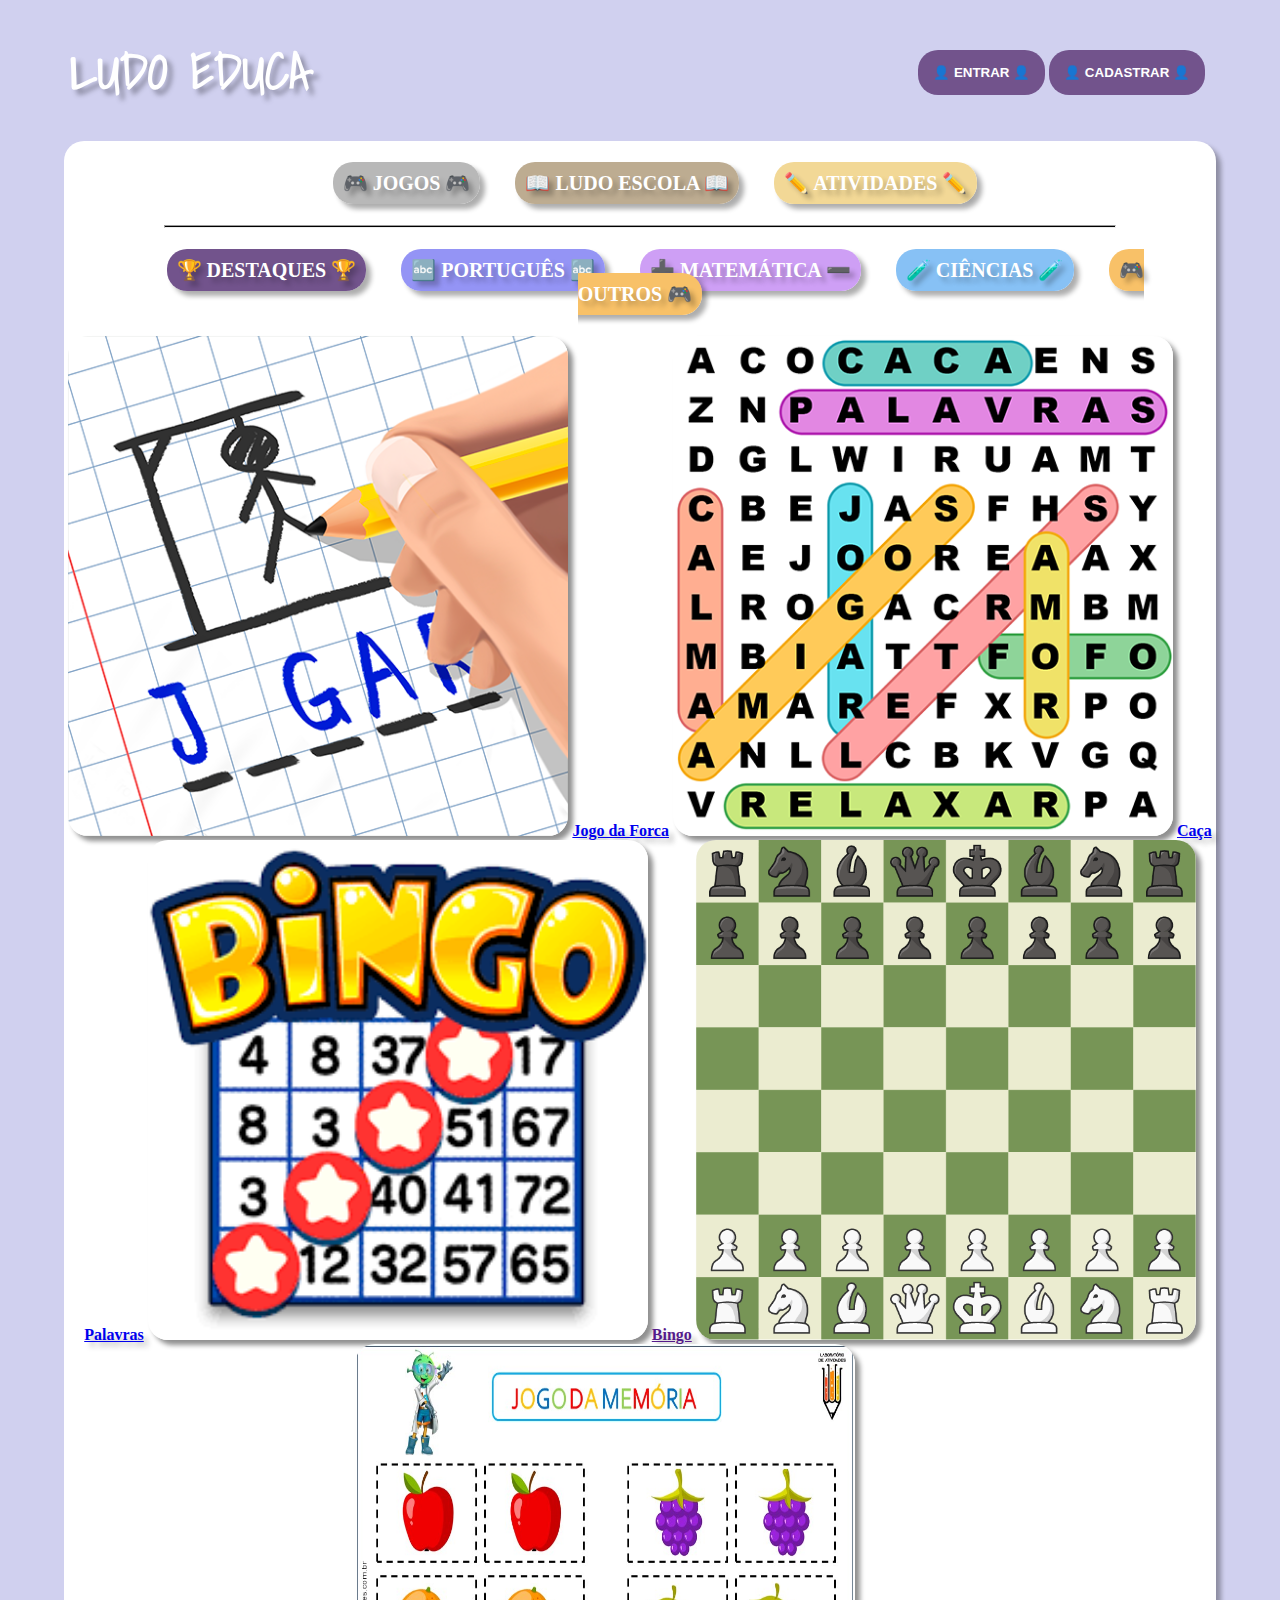
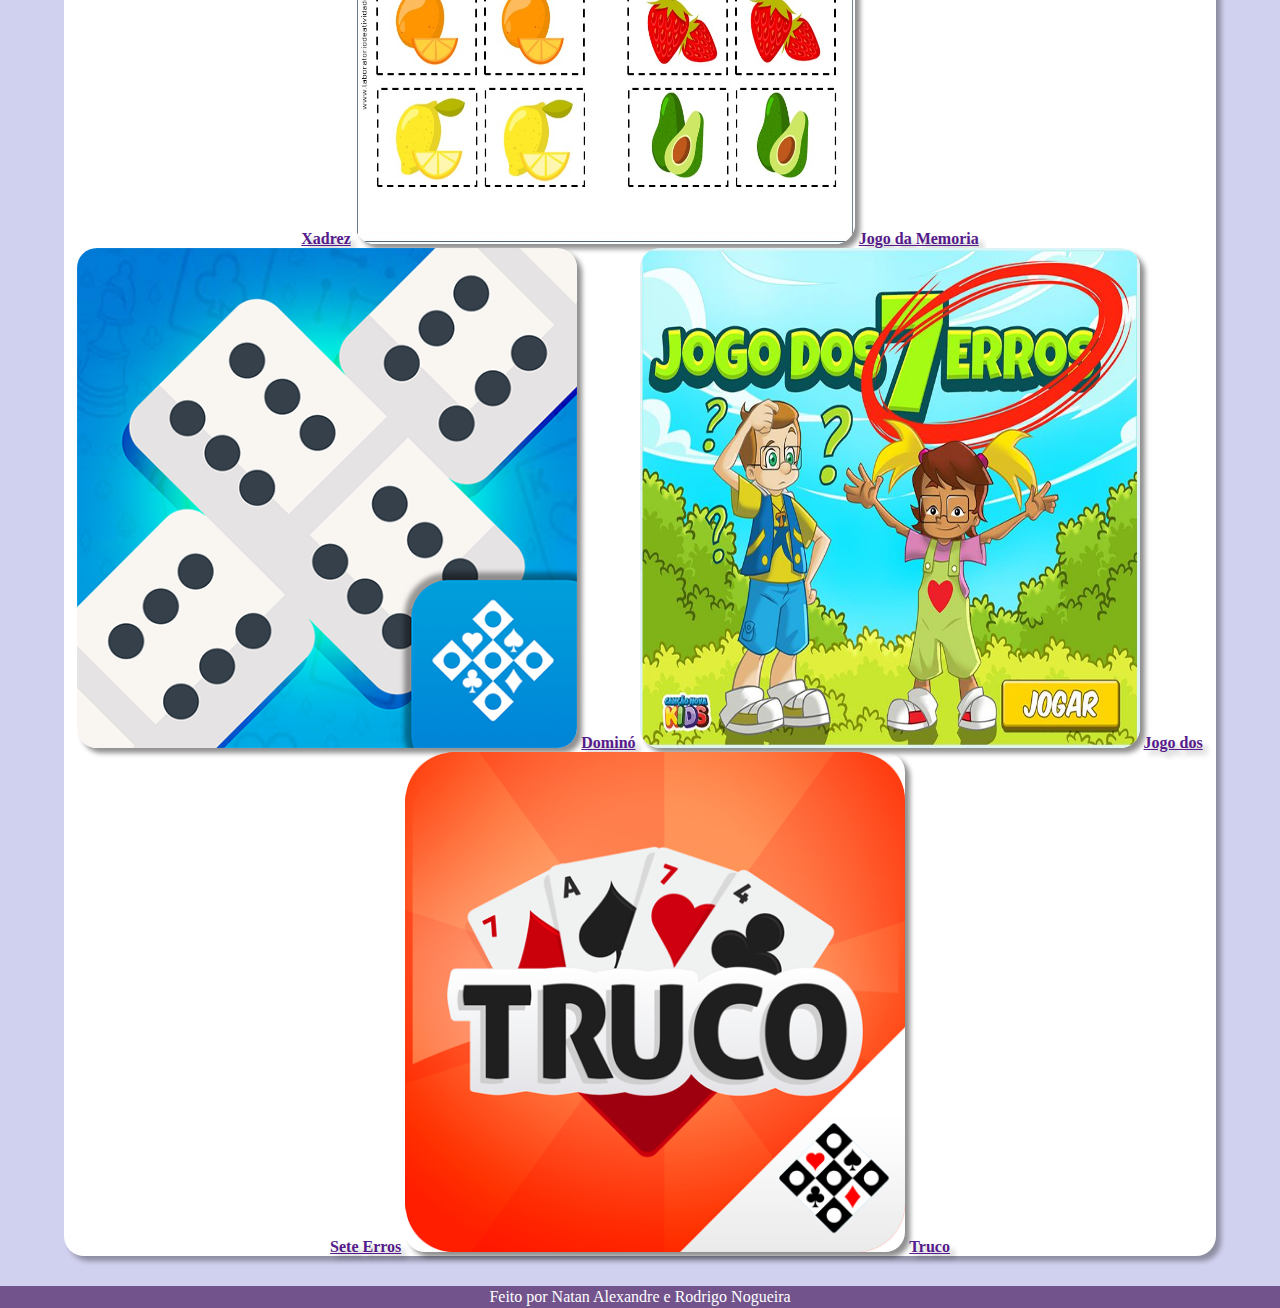
==== gamepage.html @ 2a8ecbab "Update" ====
<!DOCTYPE html>
<html lang="pt-br">
<head>
    <meta charset="UTF-8">
    <meta name="viewport" content="width=device-width, initial-scale=1.0">
    <title>Ludo Educa Jogos</title>
    <link rel="shortcut icon" href="images/favicon.ico" type="image/x-icon">
    <link rel="stylesheet" href="style.css">
    <link rel="stylesheet" href="gamepage.css">
    <link rel="stylesheet" href="homepage.css">
</head>
<body>
    <header>
        <a href="index.html">LUDO EDUCA</a>
        <div id="login">
            <button>👤  ENTRAR  👤</button>
            <button>👤  CADASTRAR  👤</button>
        </div>
    </header>
    <main>
        <nav>
            <a href="gamepage.html" id="jogos">🎮   JOGOS   🎮</a>
            <a href="" id="ludo">📖   LUDO ESCOLA   📖</a>
            <a href="" id="atividades">✏️   ATIVIDADES   ✏️</a>
        </nav>
        <hr>
        <nav id="play">
            <a href="" id="destaques">🏆   DESTAQUES   🏆</a>
            <a href="" id="portugues">🔤   PORTUGUÊS   🔤</a>
            <a href="" id="matematica">➕   MATEMÁTICA  ➖</a>
            <a href="" id="ciencias">🧪   CIÊNCIAS   🧪</a>
            <a href="" id="outros">🎮   OUTROS   🎮</a>
        </nav>
        <section id="games">
            <a href="https://rachacuca.com.br/palavras/jogo-da-forca/"><img src="images/forca.png" alt="jogodaforca"></a>
            <a href="https://rachacuca.com.br/palavras/jogo-da-forca/">Jogo da Forca</a>
            <a href="https://rachacuca.com.br/palavras/caca-palavras/"><img src="images/caca-palavras.png" alt="caçapalavras"></a>
            <a href="https://rachacuca.com.br/palavras/caca-palavras/">Caça Palavras</a>
            <a href=""><img src="images/bingo.png" alt="bingo"></a>
            <a href="">Bingo</a>
            <a href=""><img src="images/xadrez.png" alt="xadrez"></a>
            <a href="">Xadrez</a>
            <a href=""><img src="images/jogodamemoria.jpg" alt="jogodamemoria"></a>
            <a href="">Jogo da Memoria</a>
            <a href="Jogo da Memoria"></a>
            <a href=""><img src="images/domino.png" alt="domino"></a>
            <a href="">Dominó</a>
            <a href=""><img src="images/seterros.png" alt="seteerros"></a>
            <a href="">Jogo dos Sete Erros</a>
            <a href=""><img src="images/baralho.png" alt="baralho"></a>
            <a href="">Truco</a>
        </section>
    </main>
    <footer>
        <p>Feito por Natan Alexandre e Rodrigo Nogueira</p>
    </footer>
</body>
</html>
---- style.css ----
@charset "UTF-8";

@import url('https://fonts.googleapis.com/css2?family=Shadows+Into+Light&display=swap');

* {
    margin: 0px;
    padding: 0px;
}

body {
    background-color: #D0D0EF;
    text-align: center;
    align-items: center;
}

header > a {
    text-decoration: none;
    color: #ffff;
    font-family: 'Shadows Into Light', cursive;
    text-shadow: 5px 5px 5px #8c8ca3;
}

#login > button {
    border-radius: 20px;
    border: none;
    color: white;
    background-color: #72538C;
    font-weight: bolder;
}

#login > button:hover {
    box-shadow:inset 5px 5px 5px #39264976;
}

nav {
    text-align: center;
    font-size: 20px;
}

nav > a {
    border: none;
    box-shadow: 5px 5px 5px rgba(0, 0, 0, 0.322);
    border-radius: 20px;
    text-decoration: none;
}

nav > a:hover {
    box-shadow:inset 5px 5px 5px rgba(0, 0, 0, 0.322);
}

main {
    background-color: #ffff;
    border-radius: 20px;
    box-shadow: 5px 5px 5px rgba(0, 0, 0, 0.322);
    text-align: center;
}

a {
    font-weight: bolder;
    text-shadow: 5px 5px 5px rgba(0, 0, 0, 0.241);
}

#jogos {
    color: white;
    background-color: #B8B8B8;        
}

#ludo {
    color: white;
    background-color: #BDAC91;
}

#atividades{
    color: white;
    background-color: #F2D896;
}

div > a {
    display: block;
    text-decoration: none;
    color: rgb(0, 0, 0);
    font-weight: bolder;
}

img {
    border-radius: 20px;
    box-shadow: 5px 5px 5px rgba(0, 0, 0, 0.44);
}

footer {
    color: white;
    background-color: #72538C;
}
---- gamepage.css ----
@charset "UTF-8";

#play > a {
    color: #ffff;
}

#destaques {
    background-color: #72538C;
}

#portugues {
    background-color: #9494F5;
}

#matematica {
    background-color: #CE9FF5;
}

#ciencias {
    background-color: #87c1f5;
}

#outros {
    background-color: #F8C168;
}

/*Apple Watch*/

@media screen and (min-width: 160px) and (max-width: 300px){
    header, main, footer {
        display: none;
    }

    body {
        background-color: rgb(255, 0, 0);
    }
}

/*Mobile*/

@media screen and (min-width: 320px) and (max-width: 720px){
    hr {
        margin-top: 30px;
        padding: 0.3px;
        background-color: black;
        width: 300px;
        margin-left: auto;
        margin-right: auto;
    }

    #games > a {
        display: block;
        margin-top: 30px;
        text-decoration: none;
        color: black;
        font-size: 25px;
    }

    img {
        margin-top: 20px;
    }
}

/*Tablet*/

@media screen and (min-width: 720px) and (max-width: 1200px){

}

/*Desktop*/

@media screen and (min-width: 1200px) and (max-width: 1800px){

}
---- homepage.css ----
@charset "UTF-8";

/*Apple Watch*/

@media screen and (min-width: 160px) and (max-width: 300px){
    header, main, footer {
        display: none;
    }

    body {
        background-color: rgb(255, 0, 0);
    }
}

/*Mobile*/

@media screen and (min-width: 320px) and (max-width: 720px){

    #exclusive {
        display: none;
    }

    header{
        padding: 20px;
        align-items: center;
        text-align: center;
    }

    header > a {
        position: flex;
        display: block;
        font-size: 50px;
    }

    #login > button {
        padding: 10px;
        margin-top: 20px;
        margin-right: 5px;
        margin-left: 6px;
    }

    main {
        padding-top: 10px;
        padding-bottom: 55px;
        width: 100%;
        height: 100%;
    }

    nav > a {
        padding-top: 15px;
        margin-left: auto;
        margin-right: auto;
        margin-top: 30px;
        display: block;
        width: 250px;
        height: 50px;
    }

    #linha {
        display: none;
    }

    .container {
        display: flex;
        justify-content: center;
        justify-items: center;
        display: block;
        padding: 20px;
    }

    div > a {
        margin-top: 30px;
    }

    img {
        width: 300px;
        height: 300px;
    }

    footer {
        margin-top: 10px;
        padding: 4px;
    }

}

/*Tablet*/

@media screen and (min-width: 720px) and (max-width: 1200px){

    #exclusive {
        display: none;
    }

    header {
        padding: 30px;
        display: flex;
    }

    header > a {
        font-size: 50px;
    }

    #login {
        padding: 10px;
        margin-left: auto;
    }

    #login > button {
        padding: 15px;
        margin-left: 30px;
        margin-top: 10px;
    }

    main {
        margin-left: auto;
        margin-right: auto;
        width: 90%;
        height: 100%;
    }

    nav {
        padding: 30px;
    }

    nav > a{
        padding: 15px;
        width: 180px;
        margin-left: 15px;
        padding: 9px;
        margin-left: 10px;
    }

    hr {
        padding: 0.3px;
        background-color: black;
        width: 600px;
        margin-left: auto;
        margin-right: auto;
    }

    .images {
        padding: 5x;
        margin-top: 40px;
    }

    div > a {
        margin-bottom: 20px;
        margin-top: 2px;
    }

    img {
        width: 500px;
        height: 500px;
    }

    footer {
        padding: 6px;
    }

}

/*Desktop*/

@media screen and (min-width: 1200px) and (max-width: 1800px){
    #title1, #title2 {
        display: none;
    }

    header {
        padding: 30px;
        display: flex;
    }

    header > a{
        font-size: 50px;
        margin-left: 40px;
    }

    #login {
        margin-left: auto;
        margin-right: 45px;
        margin-top: 10px;
    }

    #login > button {
        padding: 15px;
        margin-top: 10px;
    }

    main{
        margin: auto;
        width: 90%;
        height: 90%;
    }

    nav {
        padding: 30px;
    }

    nav > a {
        padding: 10px;
        width: 300px;
        margin-left: 30px;
    }

    hr {
        padding: .3px;
        background-color: black;
        width: 950px;
        margin-left: auto;
        margin-right: auto;
    }

    .container {
        display: flex;
        height: 550px;

    }

    .container > a {
        padding: 10px;
        margin-top: 30px;
        margin-bottom: 30px;
        margin-left: auto;
        margin-right: auto;
    }

    img {
        width: 500px;
        height: 500px;
    }

    #exclusive {
        display: flex;
    }

    #exclusive > a{
        padding-top: 10px;
        padding-bottom: 10px;
        margin: auto;
    }

    footer {
        padding: 2px;
        margin-top: 30px;
    }
}
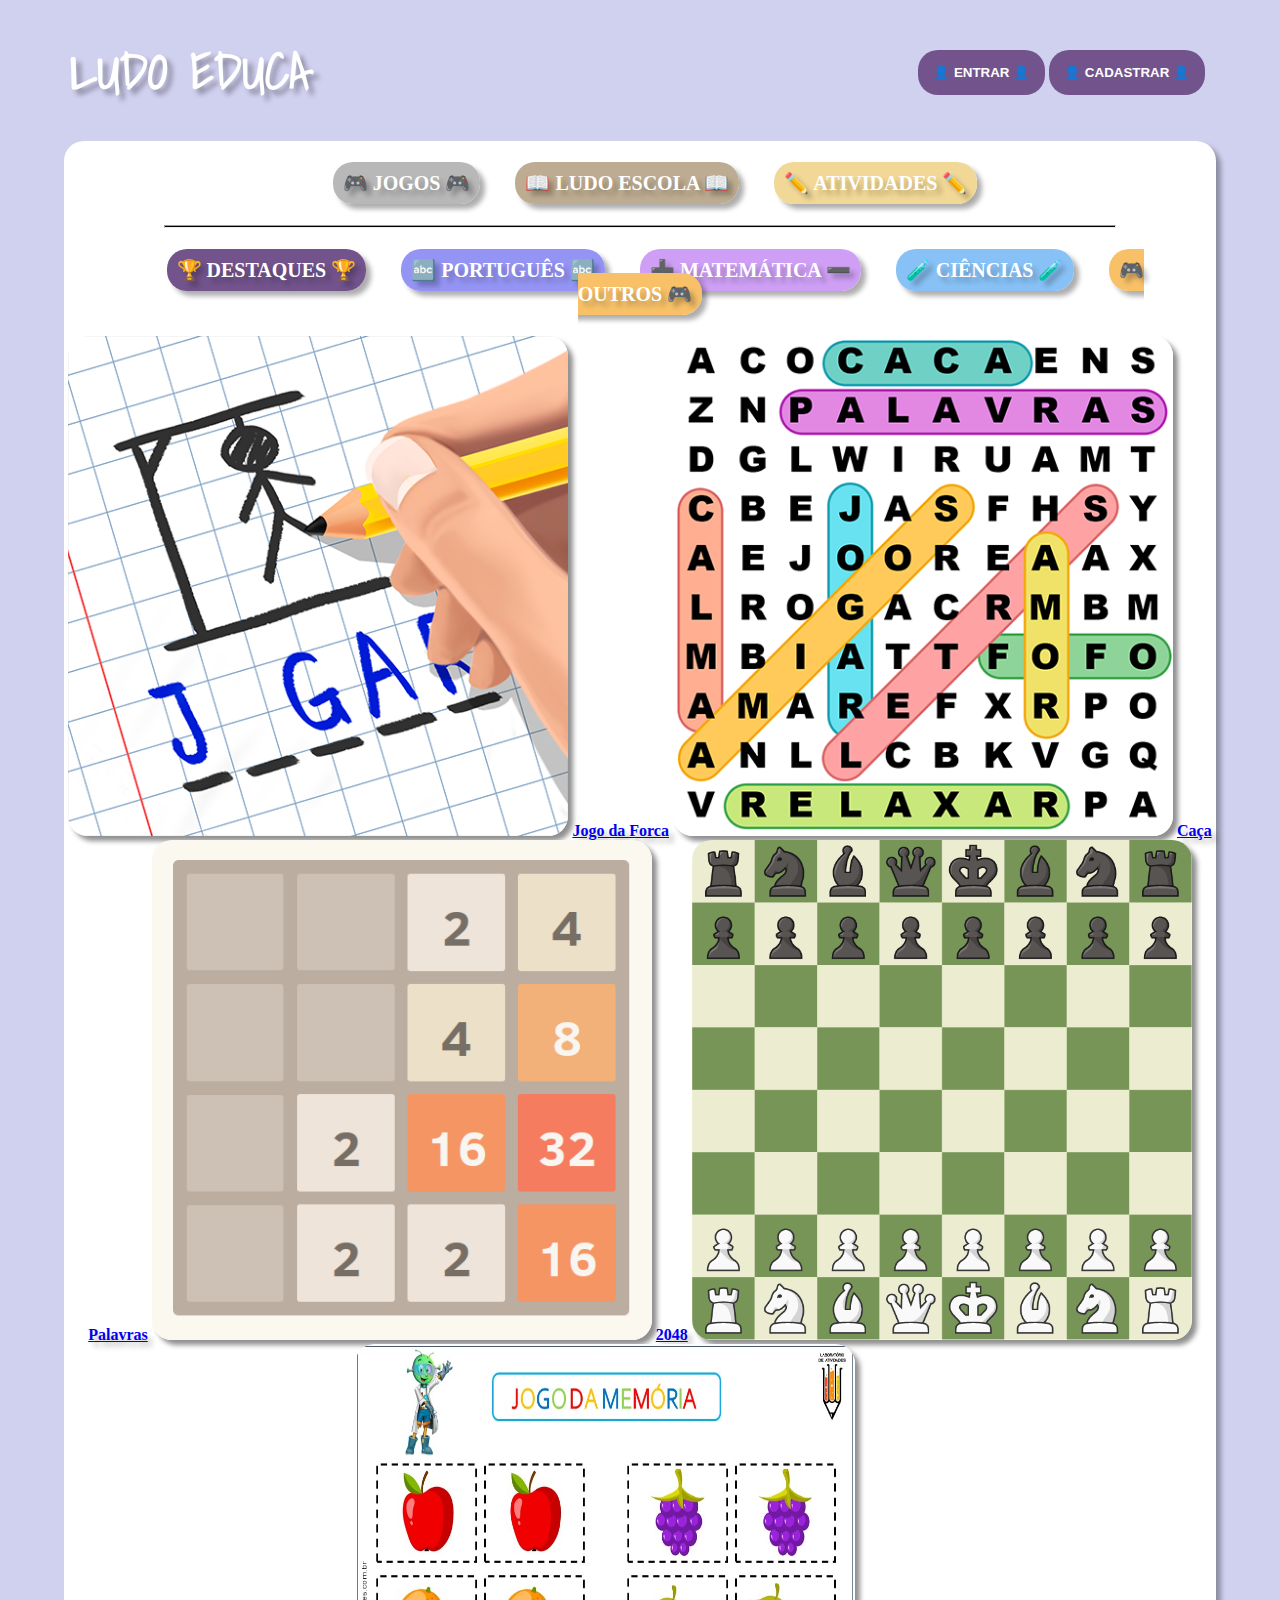
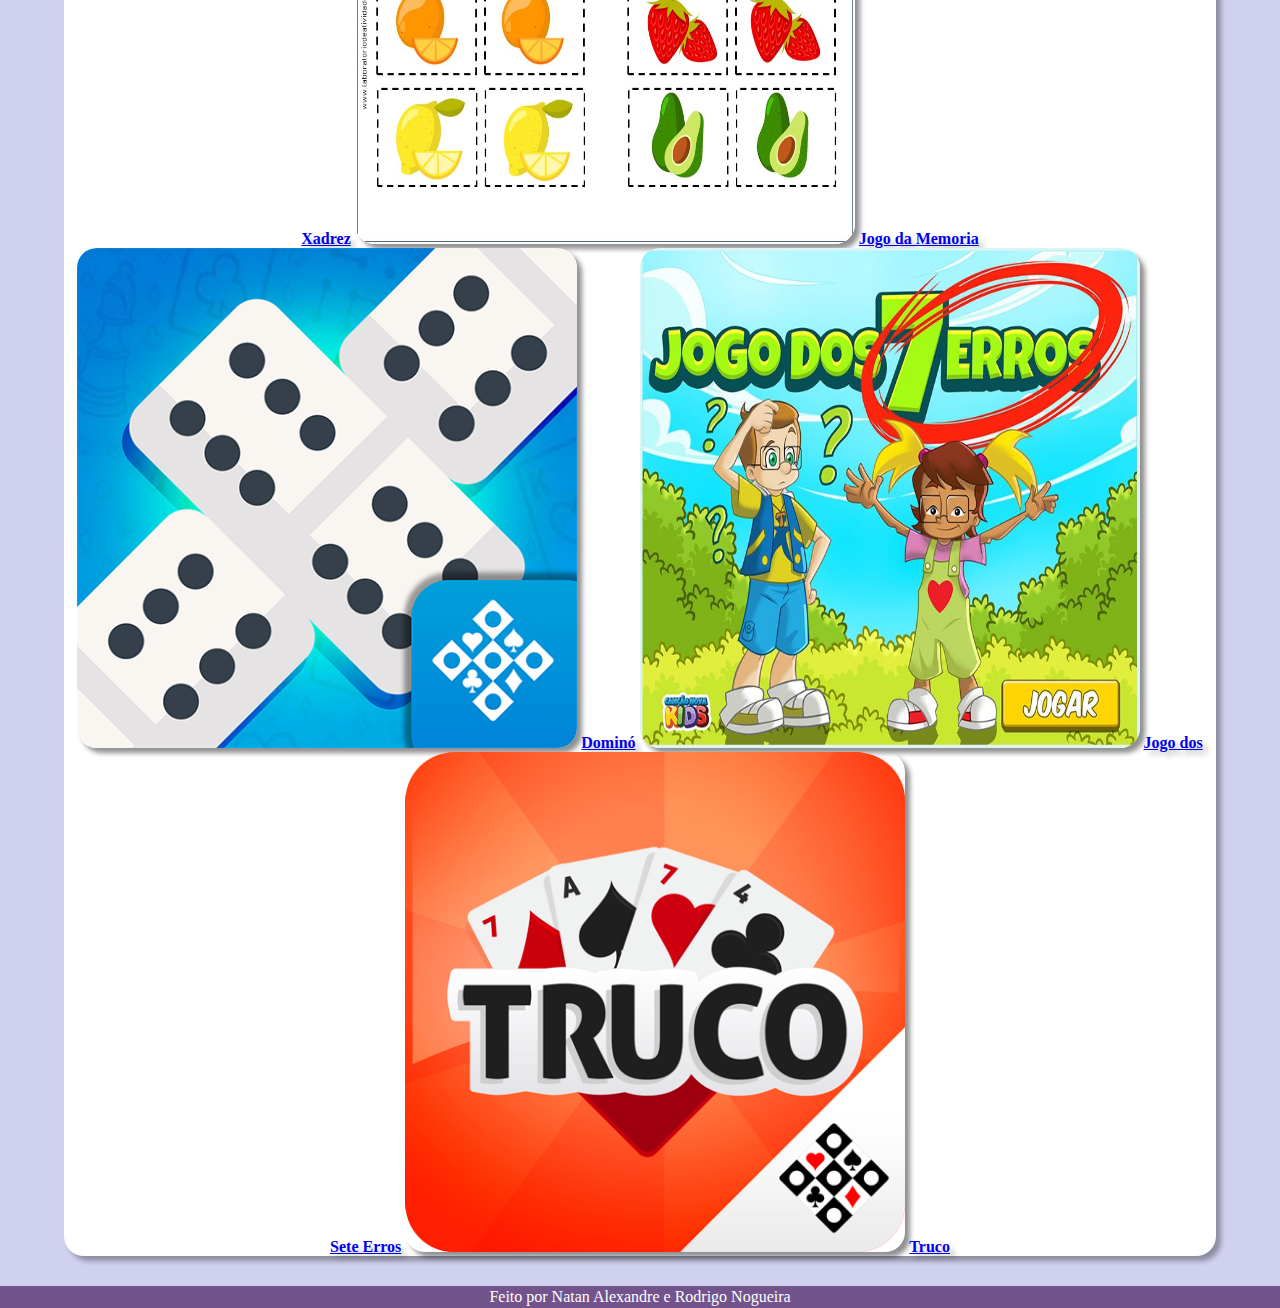
==== commit e9ed046e: "Update" ====
--- a/gamepage.html
+++ b/gamepage.html
@@ -18,7 +18,7 @@
         </div>
     </header>
     <main>
-        <nav>
+        <nav id="principal">
             <a href="gamepage.html" id="jogos">🎮   JOGOS   🎮</a>
             <a href="" id="ludo">📖   LUDO ESCOLA   📖</a>
             <a href="" id="atividades">✏️   ATIVIDADES   ✏️</a>
@@ -27,7 +27,7 @@
         <nav id="play">
             <a href="" id="destaques">🏆   DESTAQUES   🏆</a>
             <a href="" id="portugues">🔤   PORTUGUÊS   🔤</a>
-            <a href="" id="matematica">➕   MATEMÁTICA  ➖</a>
+            <a href="" id="matematica">➕  MATEMÁTICA  ➖</a>
             <a href="" id="ciencias">🧪   CIÊNCIAS   🧪</a>
             <a href="" id="outros">🎮   OUTROS   🎮</a>
         </nav>
@@ -36,19 +36,19 @@
             <a href="https://rachacuca.com.br/palavras/jogo-da-forca/">Jogo da Forca</a>
             <a href="https://rachacuca.com.br/palavras/caca-palavras/"><img src="images/caca-palavras.png" alt="caçapalavras"></a>
             <a href="https://rachacuca.com.br/palavras/caca-palavras/">Caça Palavras</a>
-            <a href=""><img src="images/bingo.png" alt="bingo"></a>
-            <a href="">Bingo</a>
-            <a href=""><img src="images/xadrez.png" alt="xadrez"></a>
-            <a href="">Xadrez</a>
-            <a href=""><img src="images/jogodamemoria.jpg" alt="jogodamemoria"></a>
-            <a href="">Jogo da Memoria</a>
+            <a href="https://rachacuca.com.br/raciocinio/2048/"><img src="images/2048.png" alt="2048"></a>
+            <a href="https://rachacuca.com.br/raciocinio/2048/">2048</a>
+            <a href="https://rachacuca.com.br/jogos/xadrez/"><img src="images/xadrez.png" alt="xadrez"></a>
+            <a href="https://rachacuca.com.br/jogos/xadrez/">Xadrez</a>
+            <a href="https://rachacuca.com.br/passatempos/jogo-da-memoria/"><img src="images/jogodamemoria.jpg" alt="jogodamemoria"></a>
+            <a href="https://rachacuca.com.br/passatempos/jogo-da-memoria/">Jogo da Memoria</a>
             <a href="Jogo da Memoria"></a>
-            <a href=""><img src="images/domino.png" alt="domino"></a>
-            <a href="">Dominó</a>
-            <a href=""><img src="images/seterros.png" alt="seteerros"></a>
-            <a href="">Jogo dos Sete Erros</a>
-            <a href=""><img src="images/baralho.png" alt="baralho"></a>
-            <a href="">Truco</a>
+            <a href="https://rachacuca.com.br/passatempos/domino/"><img src="images/domino.png" alt="domino"></a>
+            <a href="https://rachacuca.com.br/passatempos/domino/">Dominó</a>
+            <a href="https://www.escolagames.com.br/jogos/jogo-dos-7-erros"><img src="images/seterros.png" alt="seteerros"></a>
+            <a href="https://www.escolagames.com.br/jogos/jogo-dos-7-erros">Jogo dos Sete Erros</a>
+            <a href="https://trucoon.com.br/jogo/"><img src="images/baralho.png" alt="baralho"></a>
+            <a href="https://trucoon.com.br/jogo/">Truco</a>
         </section>
     </main>
     <footer>
--- a/gamepage.css
+++ b/gamepage.css
@@ -65,6 +65,29 @@
 
 @media screen and (min-width: 720px) and (max-width: 1200px){
 
+    #principal {
+        text-align: center;
+    }
+
+    #play {
+        display: flexbox;
+        justify-content: center;
+    }
+
+    #play > a {
+        display: block;
+        padding: 8px;
+        margin-top: 15px;
+    }
+
+    #games > a {
+        display: block;
+        margin-top: 30px;
+        text-decoration: none;
+        color: black;
+        font-size: 25px;
+    }
+
 }
 
 /*Desktop*/
--- a/homepage.css
+++ b/homepage.css
@@ -123,7 +123,7 @@
         padding: 30px;
     }
 
-    nav > a{
+    #principal > a{
         padding: 15px;
         width: 180px;
         margin-left: 15px;
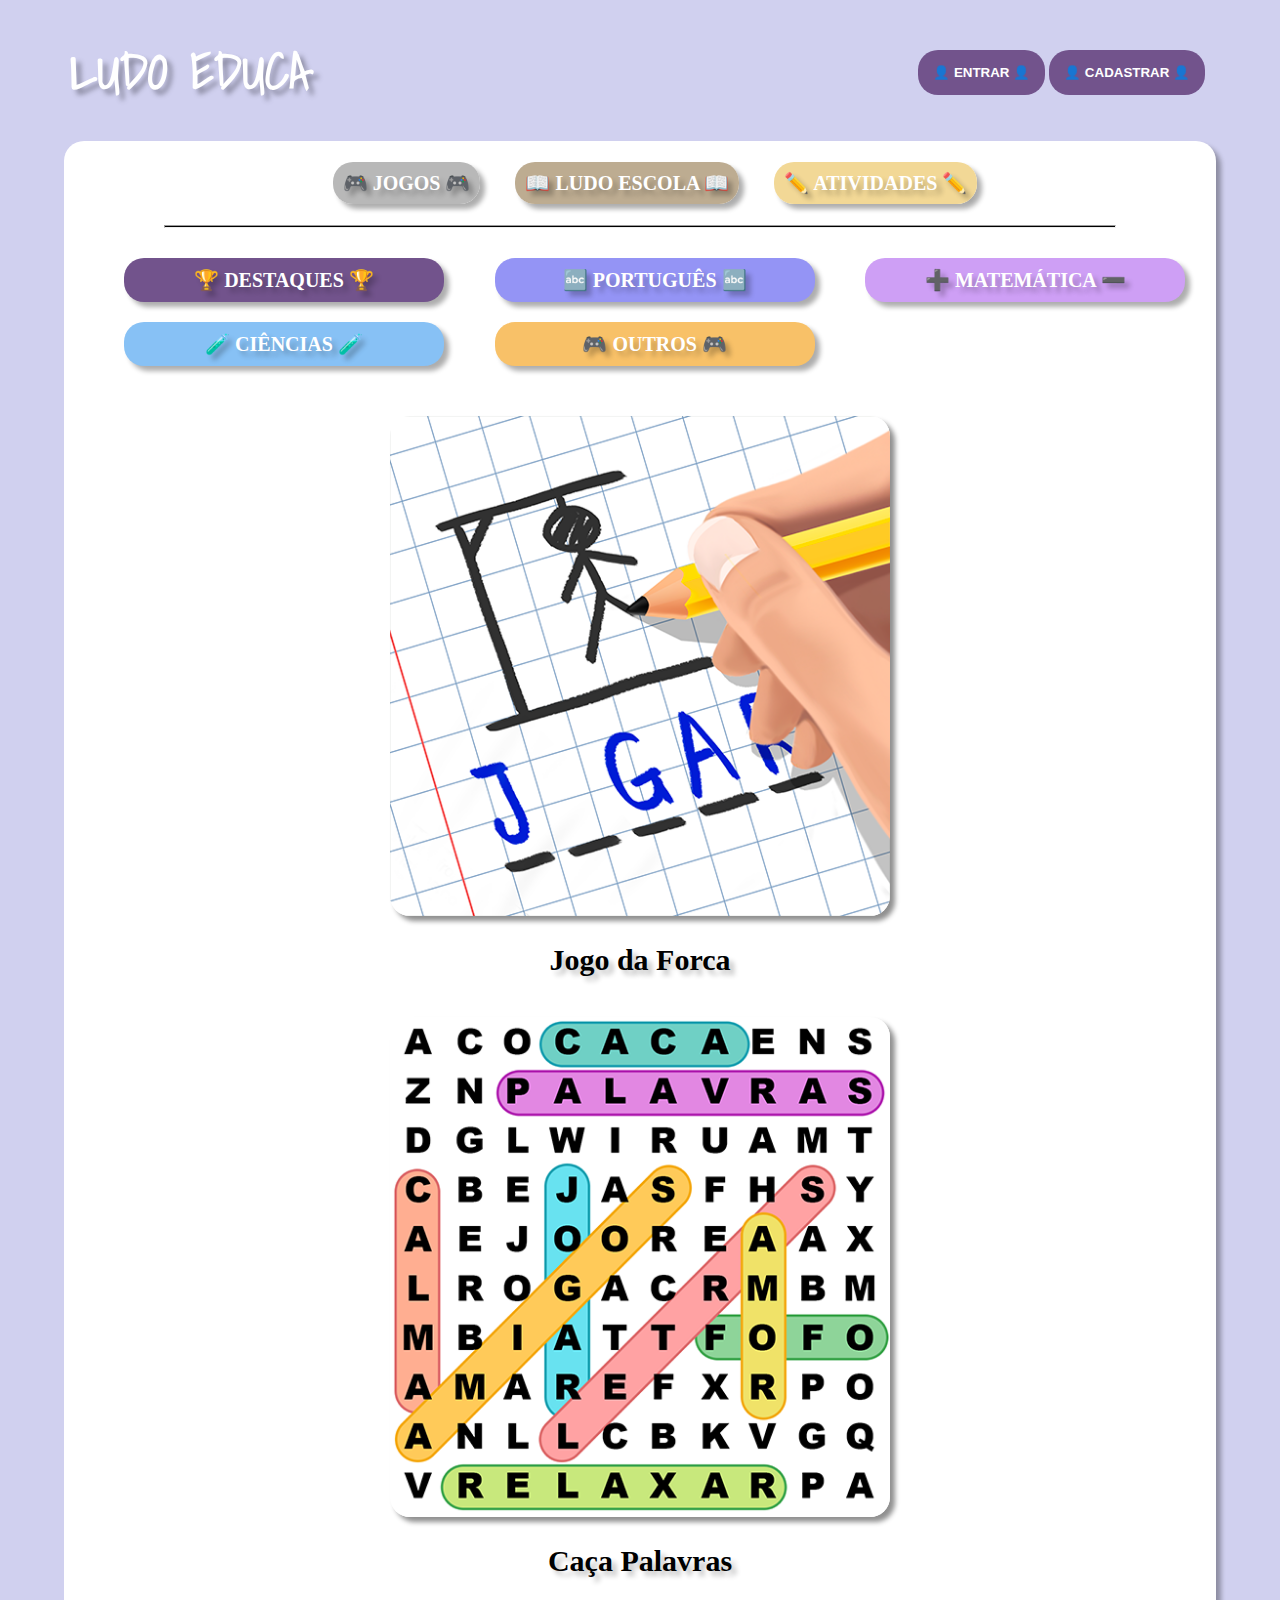
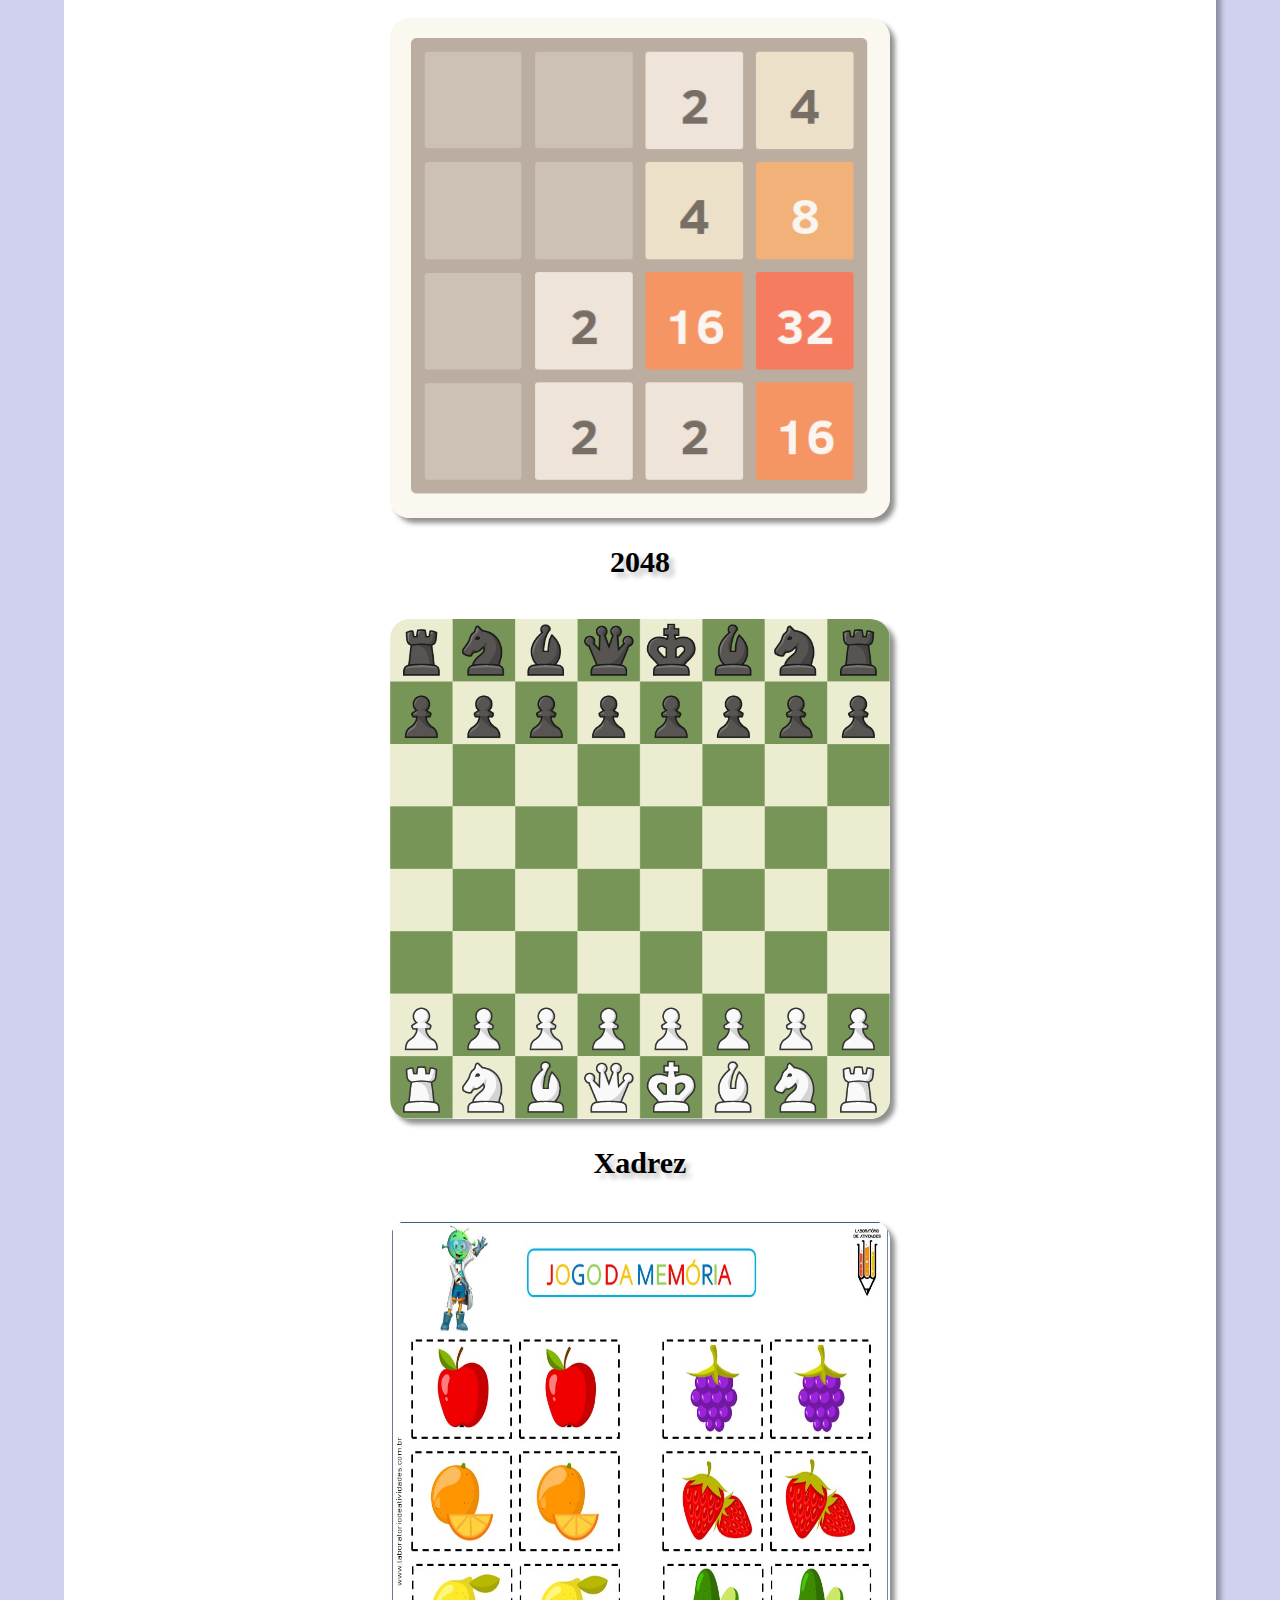
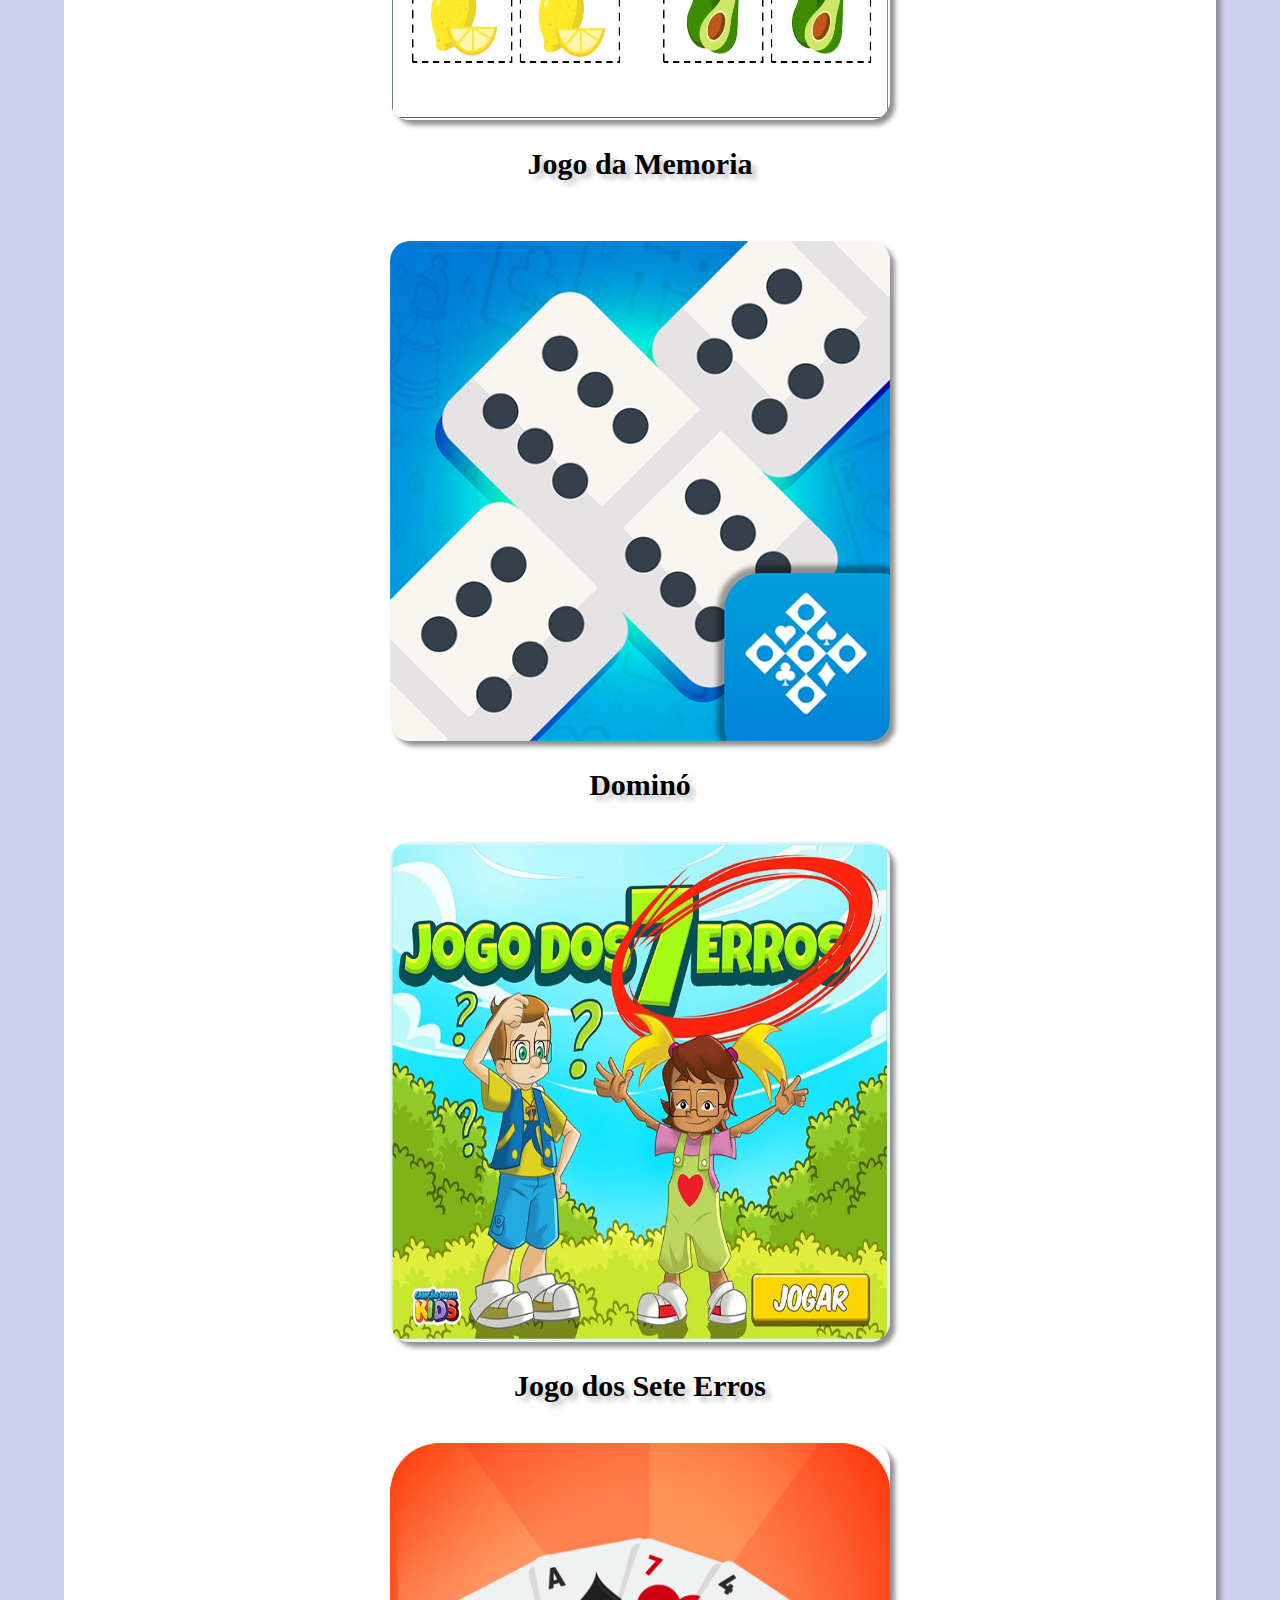
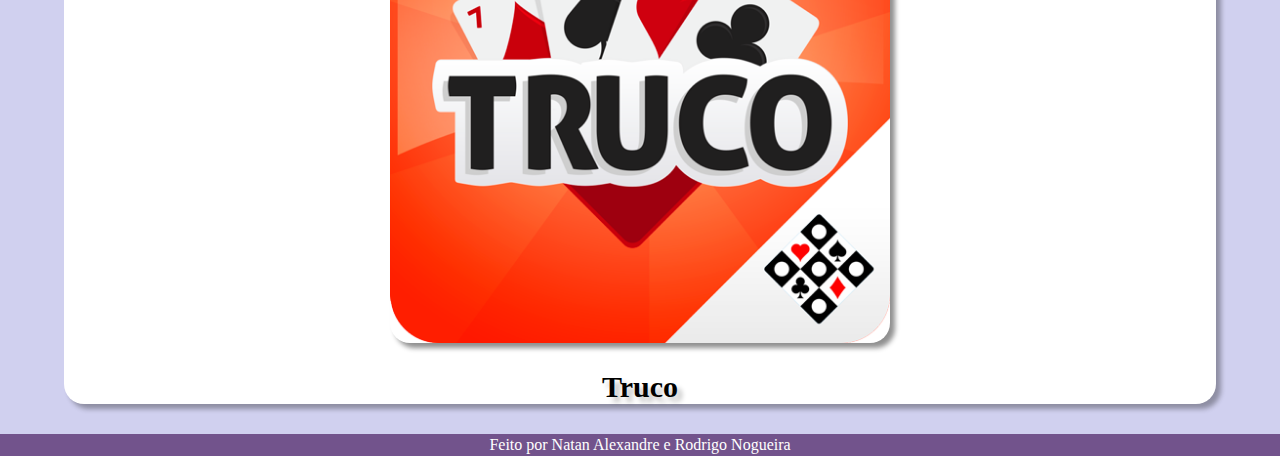
==== commit 68b7d9da: "Update" ====
--- a/gamepage.html
+++ b/gamepage.html
@@ -50,6 +50,27 @@
             <a href="https://trucoon.com.br/jogo/"><img src="images/baralho.png" alt="baralho"></a>
             <a href="https://trucoon.com.br/jogo/">Truco</a>
         </section>
+        <section id="left">
+            <a href="https://rachacuca.com.br/palavras/jogo-da-forca/"><img src="images/forca.png" alt="jogodaforca"></a>
+            <a href="https://rachacuca.com.br/palavras/jogo-da-forca/">Jogo da Forca</a>
+            <a href="https://rachacuca.com.br/palavras/caca-palavras/"><img src="images/caca-palavras.png" alt="caçapalavras"></a>
+            <a href="https://rachacuca.com.br/palavras/caca-palavras/">Caça Palavras</a>
+            <a href="https://rachacuca.com.br/raciocinio/2048/"><img src="images/2048.png" alt="2048"></a>
+            <a href="https://rachacuca.com.br/raciocinio/2048/">2048</a>
+            <a href="https://rachacuca.com.br/jogos/xadrez/"><img src="images/xadrez.png" alt="xadrez"></a>
+            <a href="https://rachacuca.com.br/jogos/xadrez/">Xadrez</a>
+        </section>
+        <section id="right">
+            <a href="https://rachacuca.com.br/passatempos/jogo-da-memoria/"><img src="images/jogodamemoria.jpg" alt="jogodamemoria"></a>
+            <a href="https://rachacuca.com.br/passatempos/jogo-da-memoria/">Jogo da Memoria</a>
+            <a href="Jogo da Memoria"></a>
+            <a href="https://rachacuca.com.br/passatempos/domino/"><img src="images/domino.png" alt="domino"></a>
+            <a href="https://rachacuca.com.br/passatempos/domino/">Dominó</a>
+            <a href="https://www.escolagames.com.br/jogos/jogo-dos-7-erros"><img src="images/seterros.png" alt="seteerros"></a>
+            <a href="https://www.escolagames.com.br/jogos/jogo-dos-7-erros">Jogo dos Sete Erros</a>
+            <a href="https://trucoon.com.br/jogo/"><img src="images/baralho.png" alt="baralho"></a>
+            <a href="https://trucoon.com.br/jogo/">Truco</a>
+        </section>
     </main>
     <footer>
         <p>Feito por Natan Alexandre e Rodrigo Nogueira</p>
--- a/gamepage.css
+++ b/gamepage.css
@@ -94,4 +94,38 @@
 
 @media screen and (min-width: 1200px) and (max-width: 1800px){
 
+    #left, #right {
+        display: none;
+    }
+
+    #games {
+        display: grid;
+        grid-template-columns: 1fr;
+        grid-gap: 20px;
+    }
+
+    #play {
+        display: grid;
+        grid-template-columns: 1fr 1fr 1fr;
+        grid-gap: 20px;
+    }
+
+    #destaques {
+        grid-column: 1 / 2;
+    }
+
+    img {
+        margin-top: 20px;
+        width: 300px;
+        height: 300px;
+    }
+
+    #games > a{
+        text-decoration: none;
+        color: rgb(0, 0, 0);
+        font-weight: bolder;
+        font-size: 30px;
+    }
+    
+
 }